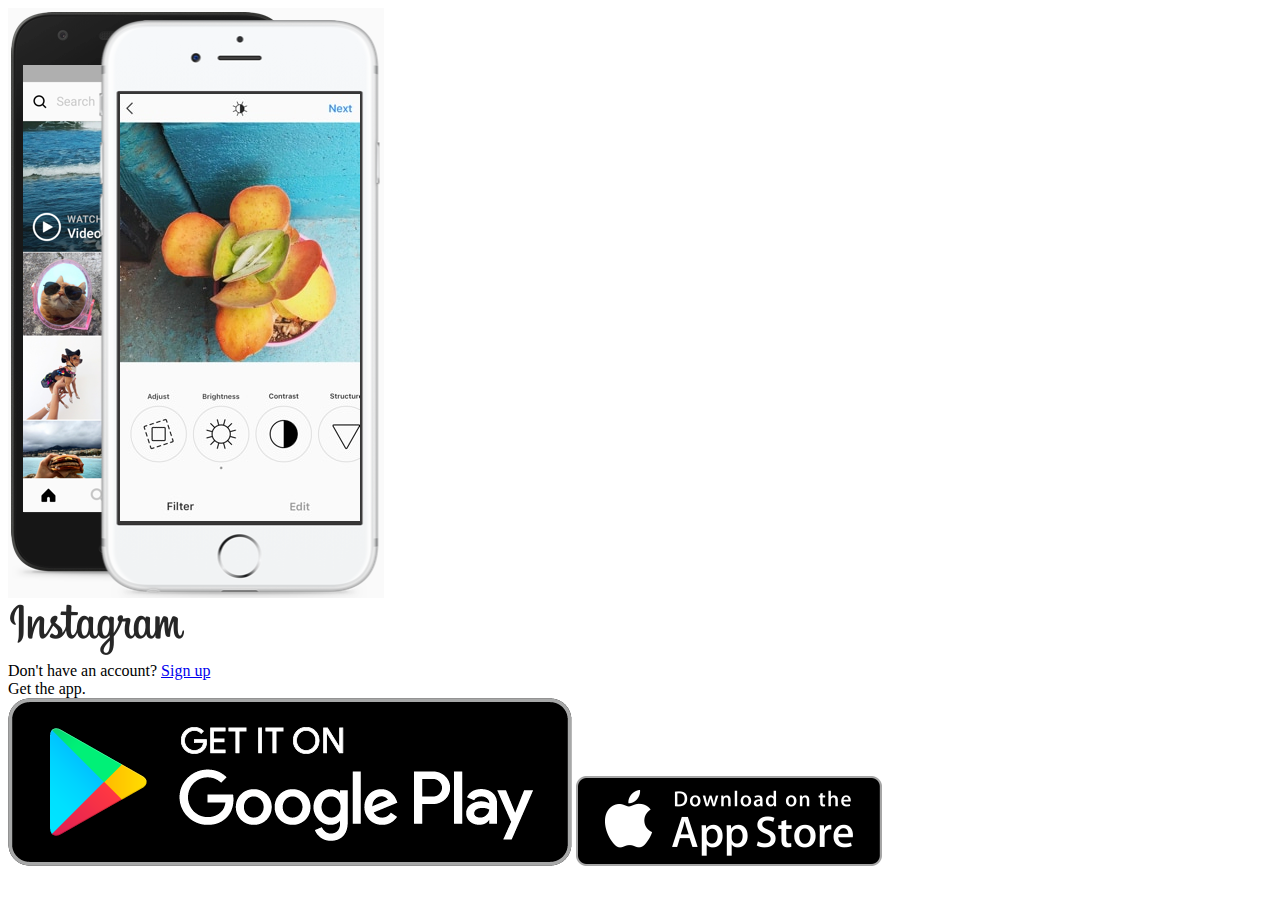
==== index.html @ 50a02628 "Practice BEM" ====
<!DOCTYPE html>
<html lang="en">

<head>
  <meta charset="UTF-8">
  <title>Login | Instajeju</title>
</head>

<body>
  <main class="login">
    <div class="login__column">
      <img src="images/phoneImage.png" alt="phoneImage">
    </div>
    <div class="login__column">
      <div class="login__box">
        <img src="images/logoLogin.png" alt="logoLogin">
      </div>
      <div class="login__box">
        <span class="login__text">Don't have an account?</span>
        <a href="#" class="login__link">Sign up</a>
      </div>
      <div class="login__box login__box--transparent">
        <span class="login__text">Get the app.</span>
        <div class="login__appstores">
          <img src="images/android.png" alt="android" class="login__appstore">
          <img src="images/ios.png" alt="ios" class="login__appstore">
        </div>
      </div>
    </div>
  </main>
</body>

</html>
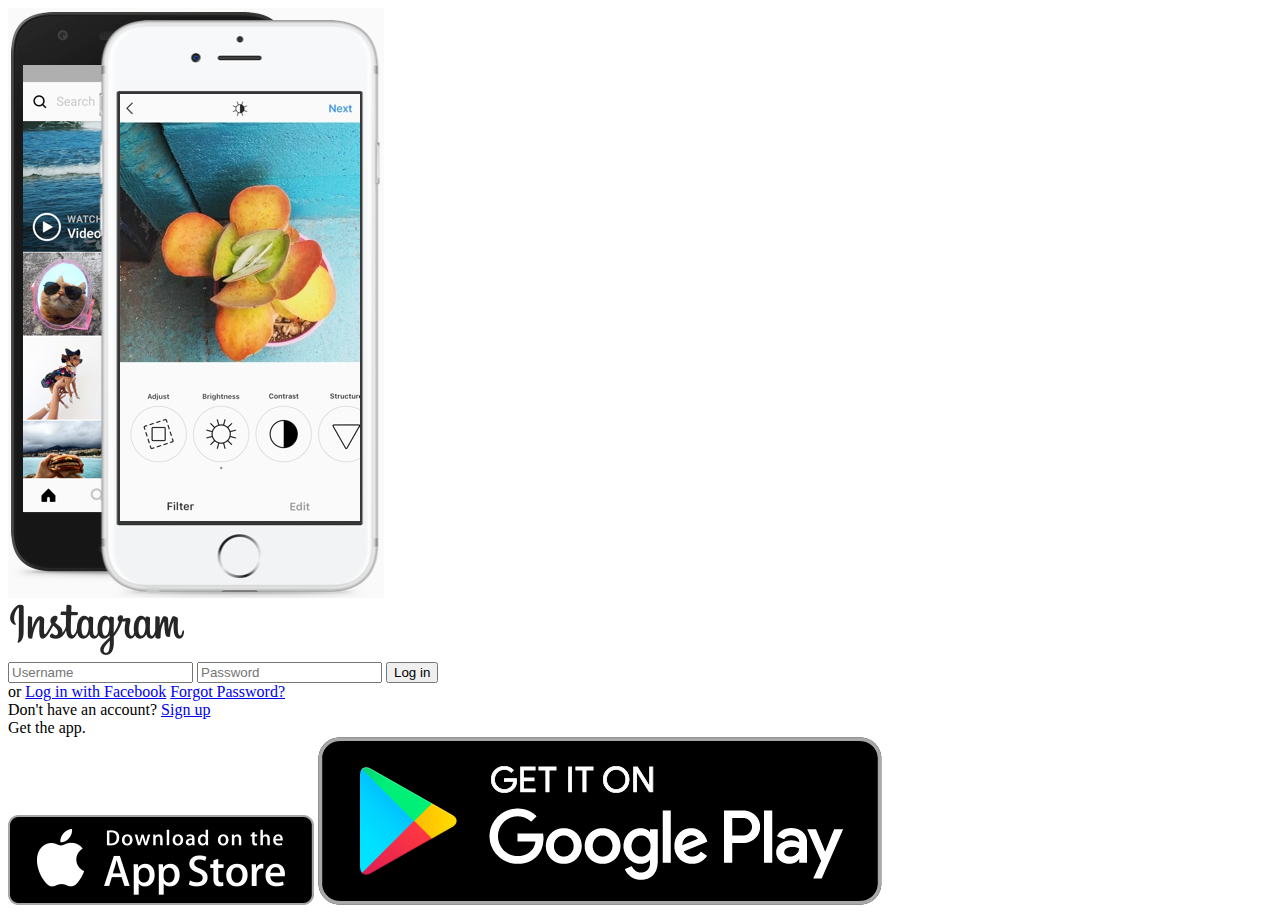
==== commit 94d50780: "Added Form" ====
--- a/index.html
+++ b/index.html
@@ -13,17 +13,25 @@
     </div>
     <div class="login__column">
       <div class="login__box">
-        <img src="images/logoLogin.png" alt="logoLogin">
+        <img src="images/logoLogin.png" alt="logoLogin" class="login__logo">
+        <form action="feed.html" method="get">
+          <input type="email" name="email" placeholder="Username" required />
+          <input type="password" name="pass" placeholder="Password" required />
+          <input type="submit" value="Log in" />
+        </form>
+        <span class="login__divider">or</span>
+        <a href="#" class="login__fb-link">Log in with Facebook</a>
+        <a href="#" class="login__link login__link--small">Forgot Password?</a>
       </div>
       <div class="login__box">
         <span class="login__text">Don't have an account?</span>
-        <a href="#" class="login__link">Sign up</a>
+        <a href="#" class="login__link login__link--blue">Sign up</a>
       </div>
       <div class="login__box login__box--transparent">
         <span class="login__text">Get the app.</span>
         <div class="login__appstores">
+          <img src="images/ios.png" alt="ios" class="login__appstore">
           <img src="images/android.png" alt="android" class="login__appstore">
-          <img src="images/ios.png" alt="ios" class="login__appstore">
         </div>
       </div>
     </div>
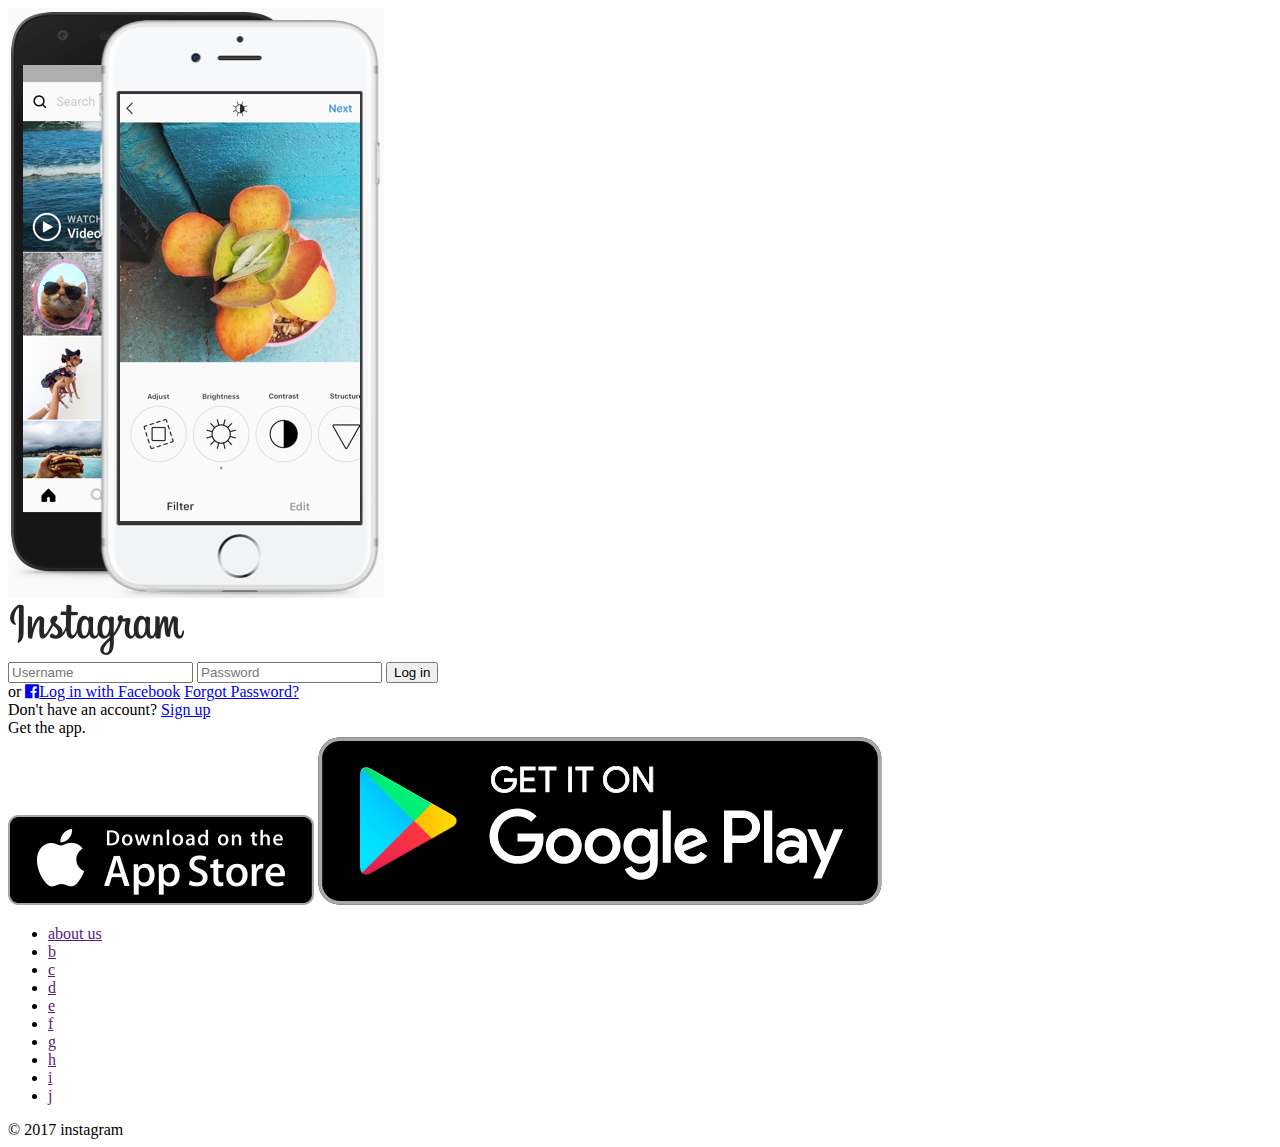
==== commit cfd09baf: "Added Icon using FontAwesome" ====
--- a/index.html
+++ b/index.html
@@ -4,6 +4,7 @@
 <head>
   <meta charset="UTF-8">
   <title>Login | Instajeju</title>
+  <link rel="stylesheet" href="https://maxcdn.bootstrapcdn.com/font-awesome/4.7.0/css/font-awesome.min.css">
 </head>
 
 <body>
@@ -20,8 +21,9 @@
           <input type="submit" value="Log in" />
         </form>
         <span class="login__divider">or</span>
-        <a href="#" class="login__fb-link">Log in with Facebook</a>
-        <a href="#" class="login__link login__link--small">Forgot Password?</a>
+        <a href="#" class="login__fb-link"><i class="fa fa-facebook-official" aria-hidden="true"></i>Log in with Facebook</a>
+        <a href="#" class="login__link login__link--small">
+Forgot Password?</a>
       </div>
       <div class="login__box">
         <span class="login__text">Don't have an account?</span>
@@ -36,6 +38,25 @@
       </div>
     </div>
   </main>
+
+  <footer class="footer">
+    <nav class="footer__nav">
+      <ul class="footer__list">
+        <li class="footer__list-item"><a href="" class="footer__link">about us</a></li>
+        <li class="footer__list-item"><a href="" class="footer__link">b</a></li>
+        <li class="footer__list-item"><a href="" class="footer__link">c</a></li>
+        <li class="footer__list-item"><a href="" class="footer__link">d</a></li>
+        <li class="footer__list-item"><a href="" class="footer__link">e</a></li>
+        <li class="footer__list-item"><a href="" class="footer__link">f</a></li>
+        <li class="footer__list-item"><a href="" class="footer__link">g</a></li>
+        <li class="footer__list-item"><a href="" class="footer__link">h</a></li>
+        <li class="footer__list-item"><a href="" class="footer__link">i</a></li>
+        <li class="footer__list-item"><a href="" class="footer__link">j</a></li>
+      </ul>
+    </nav>
+    <span class="footer_copy">&copy; 2017 instagram</span>
+  </footer>
+
 </body>
 
 </html>
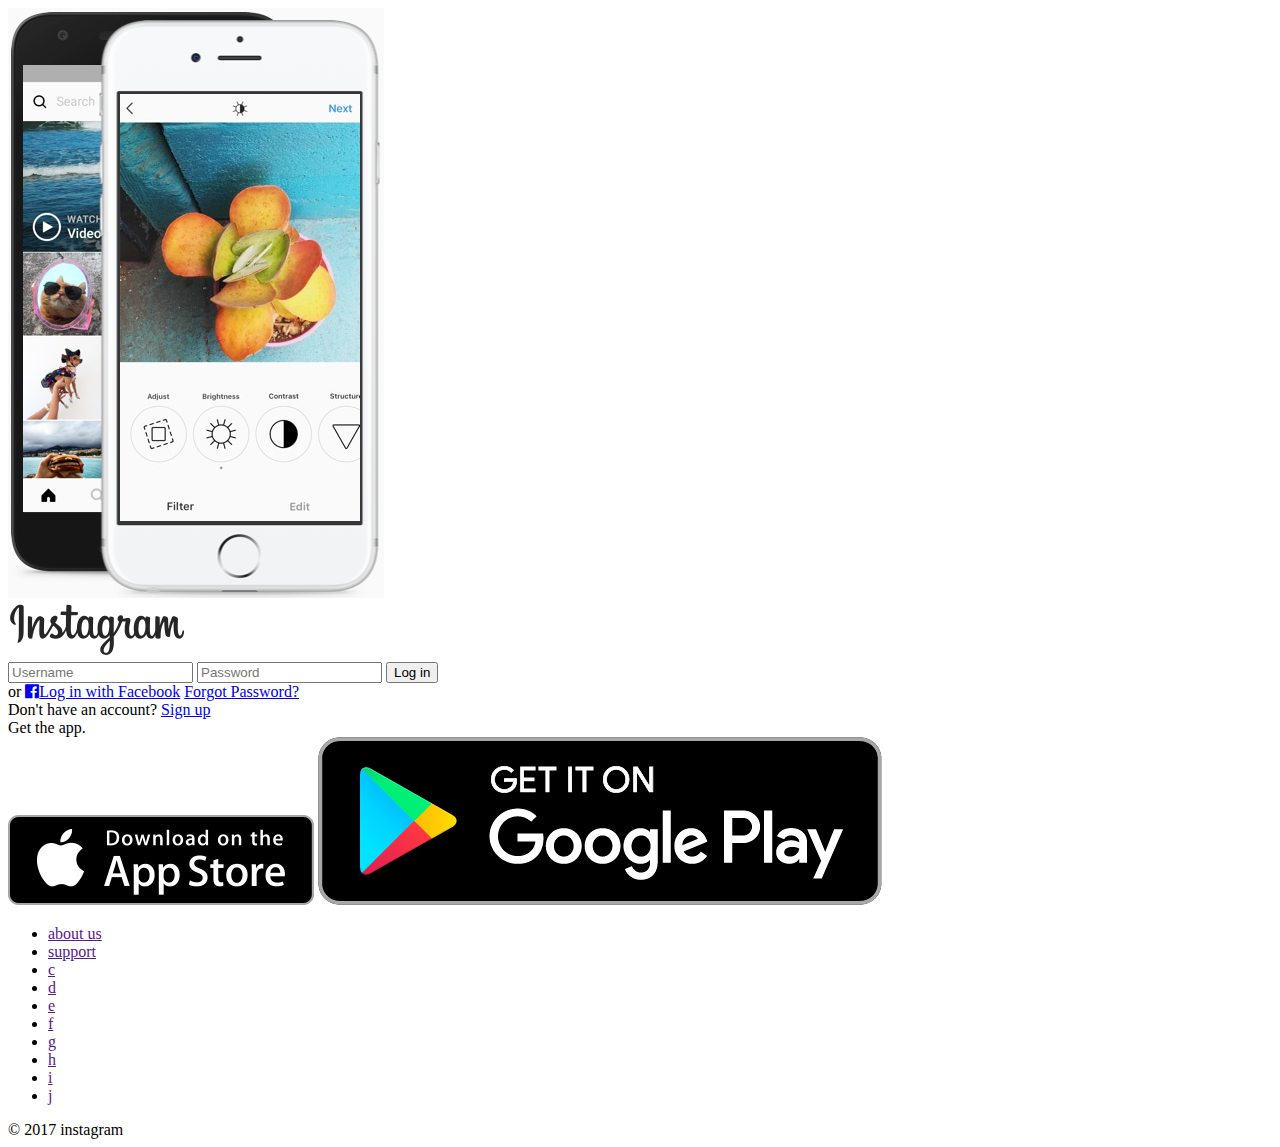
==== commit e0587b6c: "Added Navigation" ====
--- a/index.html
+++ b/index.html
@@ -43,7 +43,7 @@
     <nav class="footer__nav">
       <ul class="footer__list">
         <li class="footer__list-item"><a href="" class="footer__link">about us</a></li>
-        <li class="footer__list-item"><a href="" class="footer__link">b</a></li>
+        <li class="footer__list-item"><a href="" class="footer__link">support</a></li>
         <li class="footer__list-item"><a href="" class="footer__link">c</a></li>
         <li class="footer__list-item"><a href="" class="footer__link">d</a></li>
         <li class="footer__list-item"><a href="" class="footer__link">e</a></li>
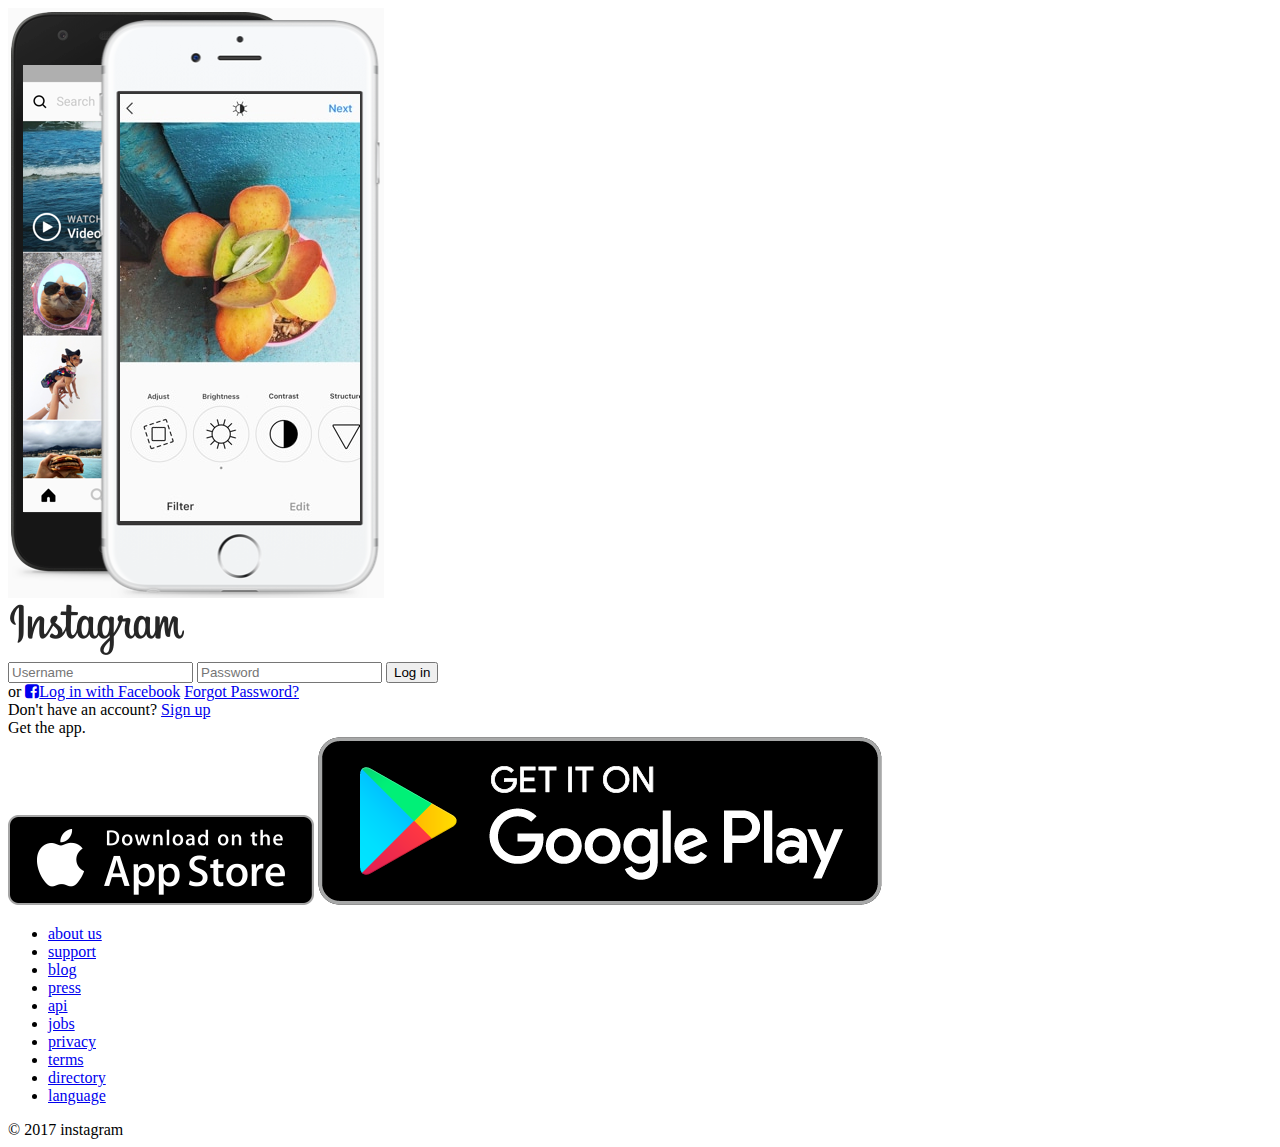
==== commit c2d47bfb: "Day2_css_1" ====
--- a/index.html
+++ b/index.html
@@ -5,56 +5,60 @@
   <meta charset="UTF-8">
   <title>Login | Instajeju</title>
   <link rel="stylesheet" href="https://maxcdn.bootstrapcdn.com/font-awesome/4.7.0/css/font-awesome.min.css">
+  <link rel="shortcut icon" href="images/favicon.ico">
 </head>
 
 <body>
   <main class="login">
     <div class="login__column">
-      <img src="images/phoneImage.png" alt="phoneImage">
+      <img src="images/phoneImage.png">
     </div>
+
     <div class="login__column">
       <div class="login__box">
-        <img src="images/logoLogin.png" alt="logoLogin" class="login__logo">
+        <img src="images/logoLogin.png" class="login__logo">
         <form action="feed.html" method="get">
           <input type="email" name="email" placeholder="Username" required />
           <input type="password" name="pass" placeholder="Password" required />
           <input type="submit" value="Log in" />
         </form>
         <span class="login__divider">or</span>
-        <a href="#" class="login__fb-link"><i class="fa fa-facebook-official" aria-hidden="true"></i>Log in with Facebook</a>
-        <a href="#" class="login__link login__link--small">
-Forgot Password?</a>
+        <a href="#" class="login__fb-link"><i class="fa fa-facebook-square" aria-hidden="true"></i>Log in with Facebook</a>
+        <a href="#" class="login__link login__link--small">Forgot Password?</a>
       </div>
+
       <div class="login__box">
         <span class="login__text">Don't have an account?</span>
         <a href="#" class="login__link login__link--blue">Sign up</a>
       </div>
+
       <div class="login__box login__box--transparent">
         <span class="login__text">Get the app.</span>
         <div class="login__appstores">
-          <img src="images/ios.png" alt="ios" class="login__appstore">
-          <img src="images/android.png" alt="android" class="login__appstore">
+          <img src="images/ios.png" class="login__appstore">
+          <img src="images/android.png" class="login__appstore">
         </div>
       </div>
+
     </div>
   </main>
 
   <footer class="footer">
     <nav class="footer__nav">
       <ul class="footer__list">
-        <li class="footer__list-item"><a href="" class="footer__link">about us</a></li>
-        <li class="footer__list-item"><a href="" class="footer__link">support</a></li>
-        <li class="footer__list-item"><a href="" class="footer__link">c</a></li>
-        <li class="footer__list-item"><a href="" class="footer__link">d</a></li>
-        <li class="footer__list-item"><a href="" class="footer__link">e</a></li>
-        <li class="footer__list-item"><a href="" class="footer__link">f</a></li>
-        <li class="footer__list-item"><a href="" class="footer__link">g</a></li>
-        <li class="footer__list-item"><a href="" class="footer__link">h</a></li>
-        <li class="footer__list-item"><a href="" class="footer__link">i</a></li>
-        <li class="footer__list-item"><a href="" class="footer__link">j</a></li>
+        <li class="footer__list-item"><a href="#" class="footer__link">about us</a></li>
+        <li class="footer__list-item"><a href="#" class="footer__link">support</a></li>
+        <li class="footer__list-item"><a href="#" class="footer__link">blog</a></li>
+        <li class="footer__list-item"><a href="#" class="footer__link">press</a></li>
+        <li class="footer__list-item"><a href="#" class="footer__link">api</a></li>
+        <li class="footer__list-item"><a href="#" class="footer__link">jobs</a></li>
+        <li class="footer__list-item"><a href="#" class="footer__link">privacy</a></li>
+        <li class="footer__list-item"><a href="#" class="footer__link">terms</a></li>
+        <li class="footer__list-item"><a href="#" class="footer__link">directory</a></li>
+        <li class="footer__list-item"><a href="#" class="footer__link">language</a></li>
       </ul>
     </nav>
-    <span class="footer_copy">&copy; 2017 instagram</span>
+    <span class="footer__copy">&copy; 2017 instagram</span>
   </footer>
 
 </body>
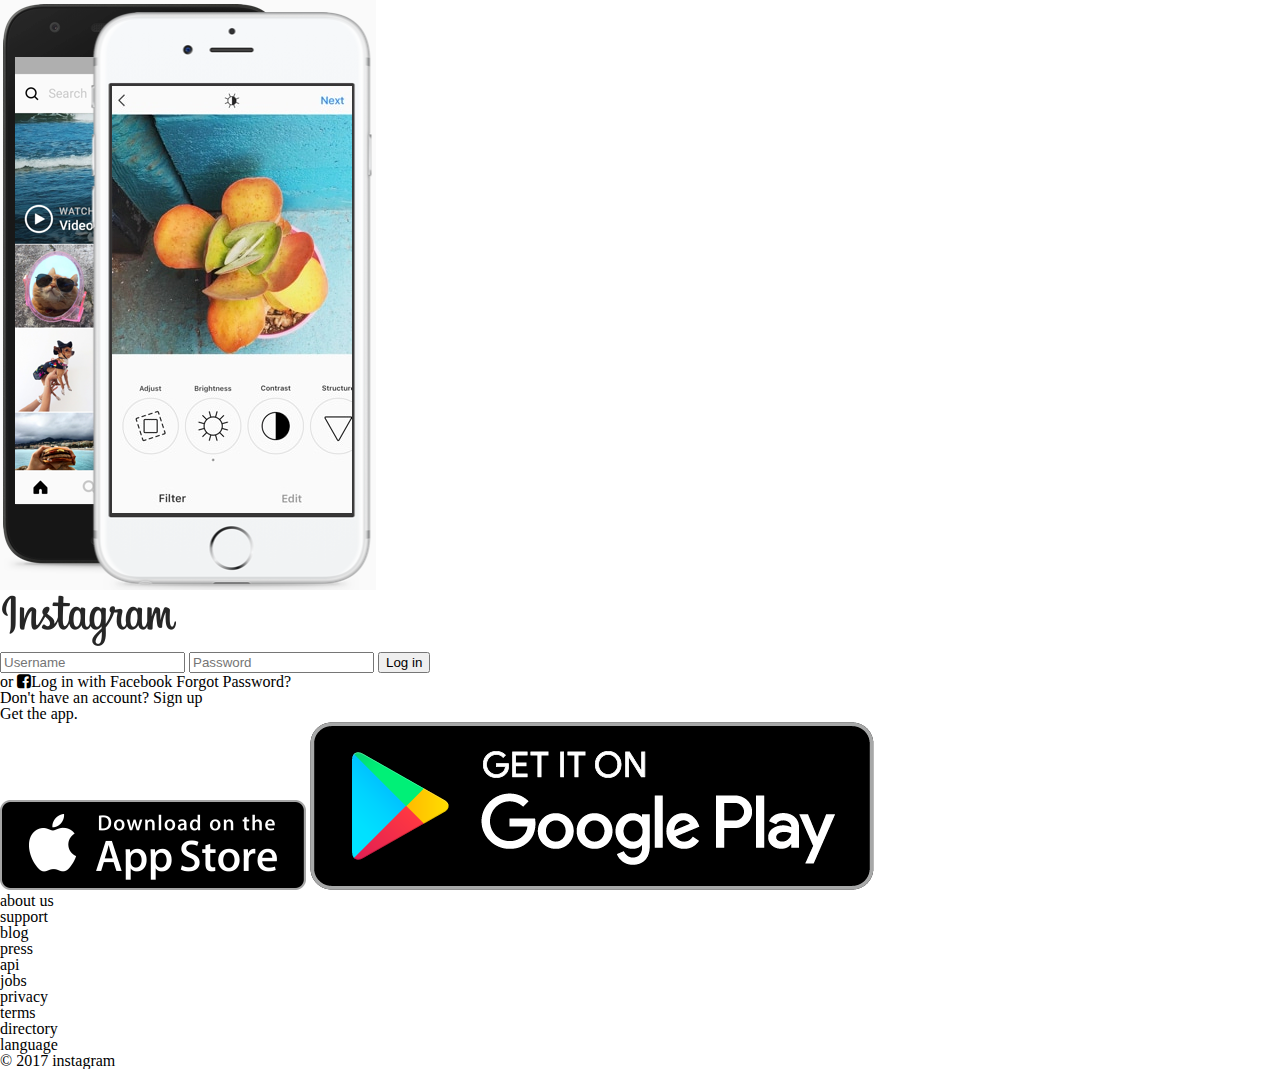
==== commit 168cde89: "Day2_css_4" ====
--- a/index.html
+++ b/index.html
@@ -6,6 +6,7 @@
   <title>Login | Instajeju</title>
   <link rel="stylesheet" href="https://maxcdn.bootstrapcdn.com/font-awesome/4.7.0/css/font-awesome.min.css">
   <link rel="shortcut icon" href="images/favicon.ico">
+  <link rel="stylesheet" href="css/styles.css">
 </head>
 
 <body>
--- a/css/styles.css
+++ b/css/styles.css
@@ -0,0 +1 @@
+@import "reset.css";
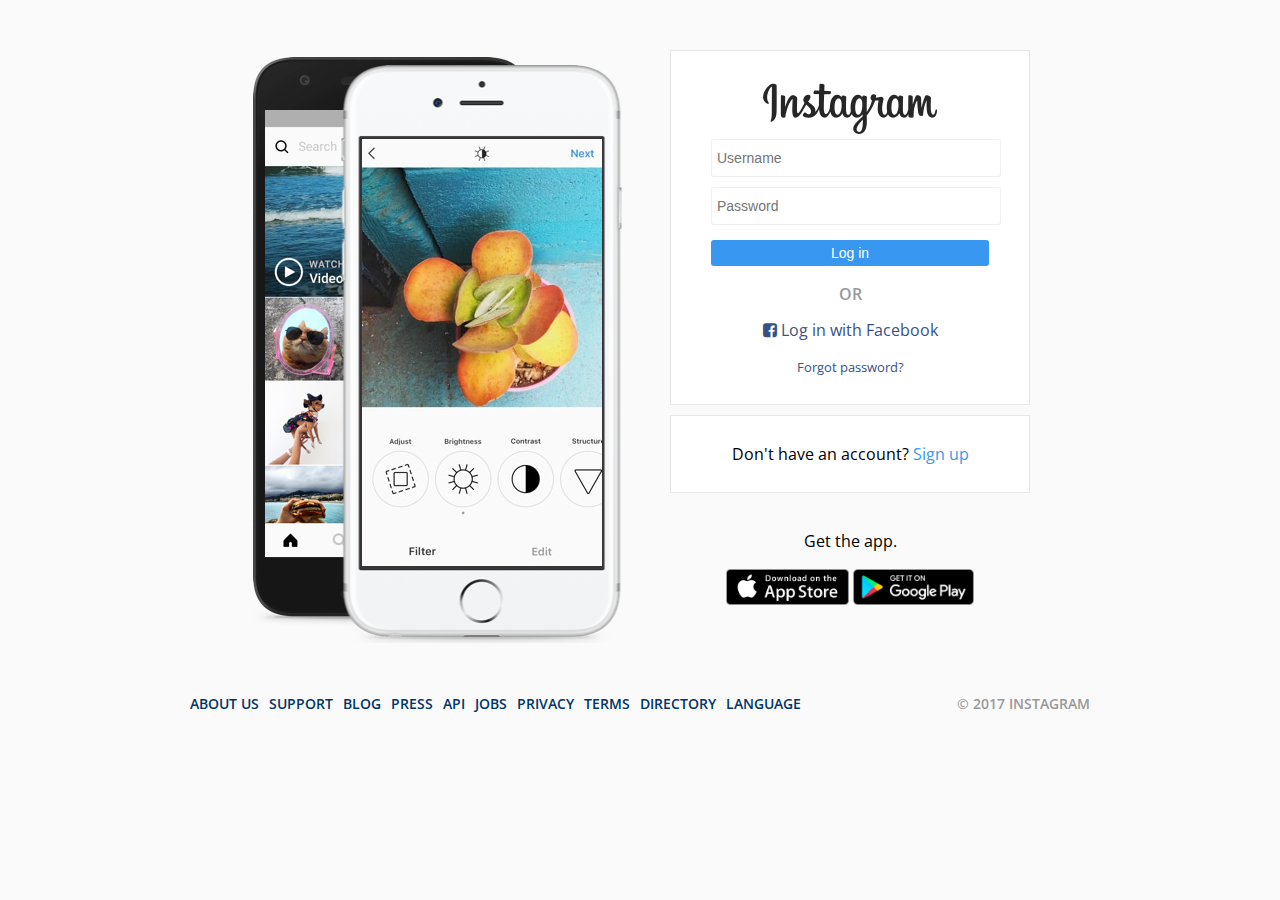
==== commit 93651b5c: "insta_main_explore" ====
--- a/index.html
+++ b/index.html
@@ -2,48 +2,45 @@
 <html lang="en">
 
 <head>
-  <meta charset="UTF-8">
+  <meta charset="utf-8" />
   <title>Login | Instajeju</title>
-  <link rel="stylesheet" href="https://maxcdn.bootstrapcdn.com/font-awesome/4.7.0/css/font-awesome.min.css">
   <link rel="shortcut icon" href="images/favicon.ico">
+  <link href="https://maxcdn.bootstrapcdn.com/font-awesome/4.7.0/css/font-awesome.min.css" rel="stylesheet" />
   <link rel="stylesheet" href="css/styles.css">
 </head>
 
 <body>
   <main class="login">
     <div class="login__column">
-      <img src="images/phoneImage.png">
+      <img src="images/phoneImage.png" />
     </div>
-
     <div class="login__column">
       <div class="login__box">
-        <img src="images/logoLogin.png" class="login__logo">
+        <img src="images/logoLogin.png" class="login__logo" />
         <form action="feed.html" method="get">
-          <input type="email" name="email" placeholder="Username" required />
+          <input type="email" name="user" placeholder="Username" required />
           <input type="password" name="pass" placeholder="Password" required />
           <input type="submit" value="Log in" />
         </form>
         <span class="login__divider">or</span>
-        <a href="#" class="login__fb-link"><i class="fa fa-facebook-square" aria-hidden="true"></i>Log in with Facebook</a>
-        <a href="#" class="login__link login__link--small">Forgot Password?</a>
+        <a href="#" class="login__fb-link">
+             <i class="fa fa-facebook-square" aria-hidden="true"></i>
+             Log in with Facebook</a>
+        <a href="#" class="login__link login__link--small">Forgot password?</a>
       </div>
-
       <div class="login__box">
         <span class="login__text">Don't have an account?</span>
         <a href="#" class="login__link login__link--blue">Sign up</a>
       </div>
-
       <div class="login__box login__box--transparent">
         <span class="login__text">Get the app.</span>
         <div class="login__appstores">
-          <img src="images/ios.png" class="login__appstore">
-          <img src="images/android.png" class="login__appstore">
+          <img src="images/ios.png" class="login__appstore" />
+          <img src="images/android.png" class="login__appstore" />
         </div>
       </div>
-
     </div>
   </main>
-
   <footer class="footer">
     <nav class="footer__nav">
       <ul class="footer__list">
@@ -59,9 +56,8 @@
         <li class="footer__list-item"><a href="#" class="footer__link">language</a></li>
       </ul>
     </nav>
-    <span class="footer__copy">&copy; 2017 instagram</span>
+    <span class="footer__copy">© 2017 instagram</span>
   </footer>
-
 </body>
 
 </html>
--- a/css/styles.css
+++ b/css/styles.css
@@ -1 +1,7 @@
+@import url('https://fonts.googleapis.com/css?family=Open+Sans:400,600');
 @import "reset.css";
+@import "globals.css";
+@import "login.css";
+@import "footer.css";
+@import "navigation.css";
+@import "explore.css";
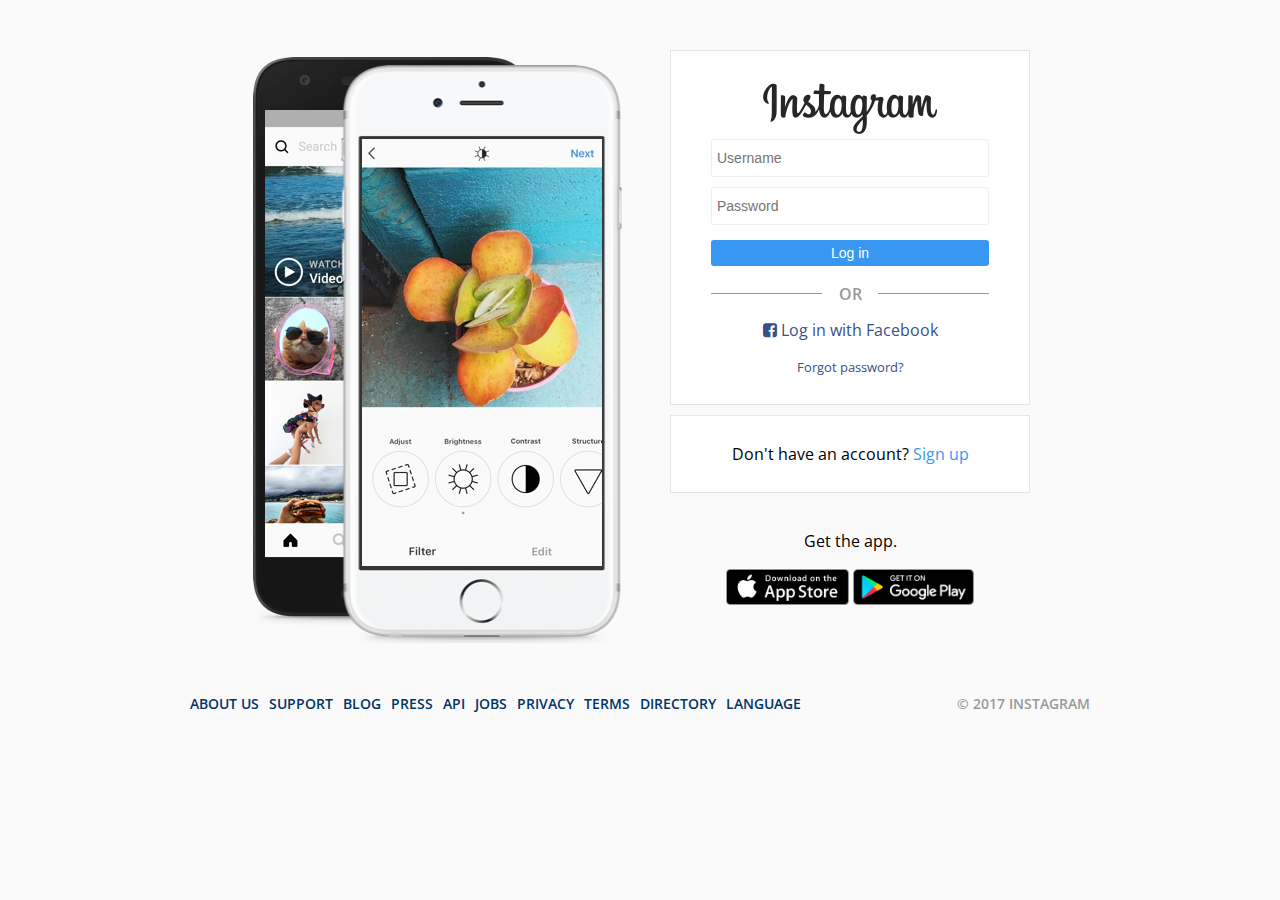
==== commit f7925a95: "mobile.css - login, explore, feed OR divider updated box-sizing: border-box(padingX)-error fixed" ====
--- a/index.html
+++ b/index.html
@@ -3,6 +3,7 @@
 
 <head>
   <meta charset="utf-8" />
+  <meta name="viewport" content="width=device-width, initial-scale=1.0, user-scalable=no">
   <title>Login | Instajeju</title>
   <link rel="shortcut icon" href="images/favicon.ico">
   <link href="https://maxcdn.bootstrapcdn.com/font-awesome/4.7.0/css/font-awesome.min.css" rel="stylesheet" />
--- a/css/styles.css
+++ b/css/styles.css
@@ -5,3 +5,6 @@
 @import "footer.css";
 @import "navigation.css";
 @import "explore.css";
+@import "feed.css";
+@import "image-detail.css";
+@import "mobile.css";
